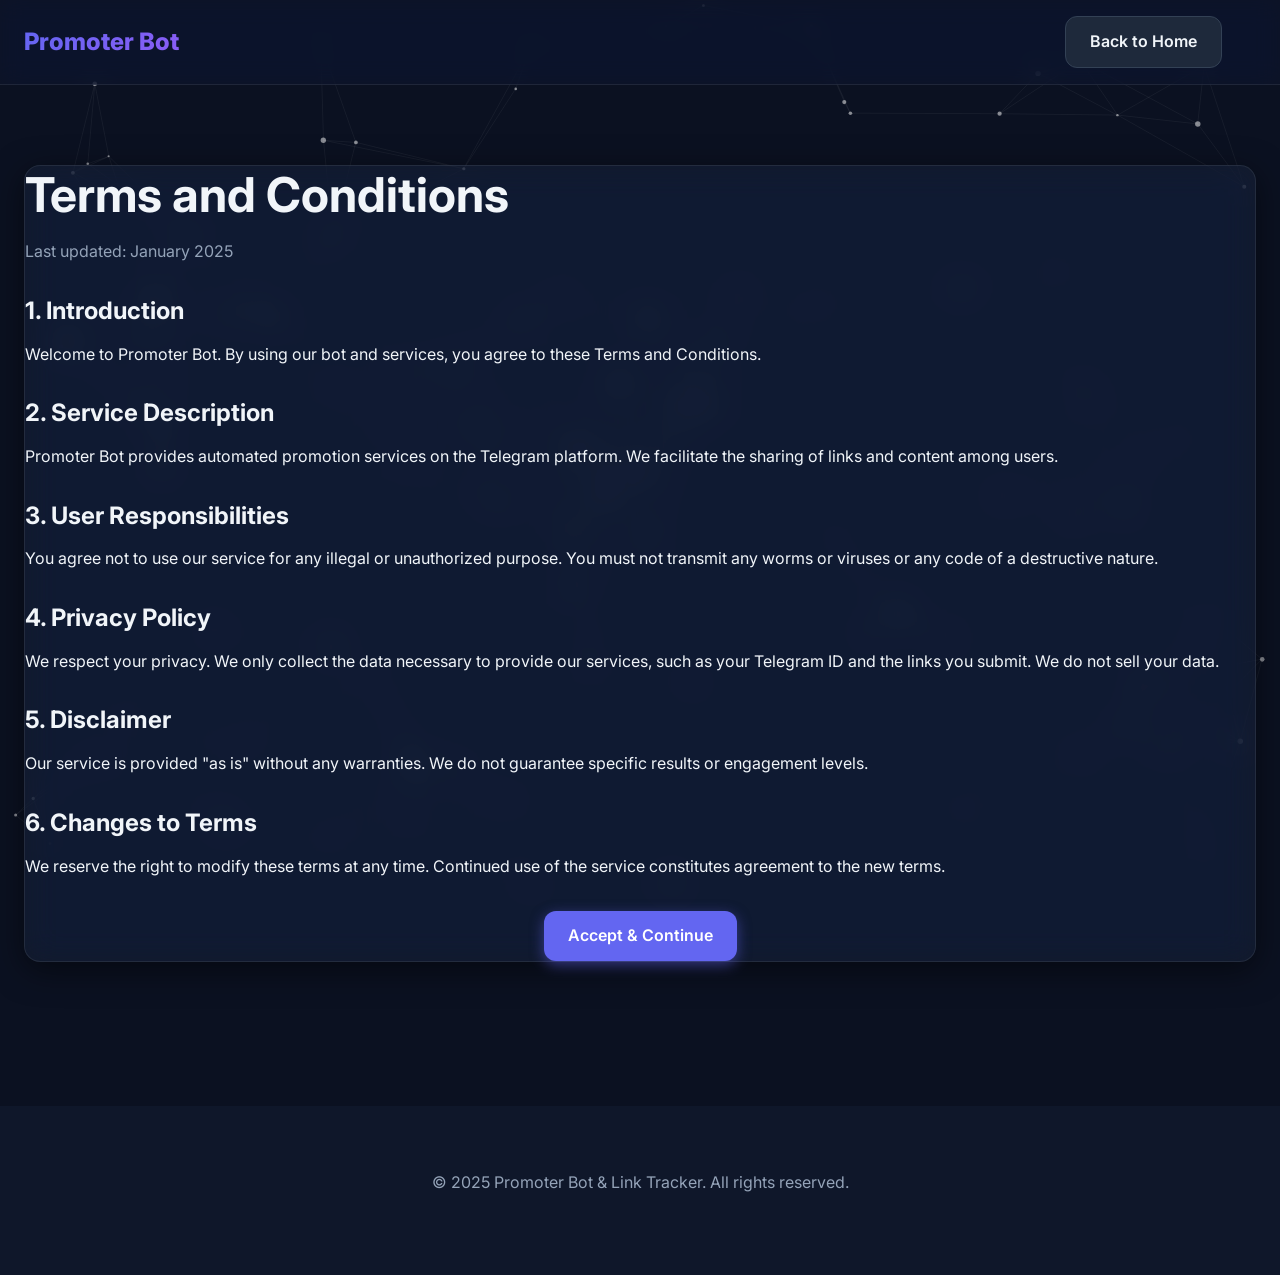
==== terms.html @ b46bcee9 "Redesign frontend with Glassmorphism and Particle Background, replacing Tailwind with Vanilla CSS" ====
<!DOCTYPE html>
<html lang="en">
<head>
    <meta charset="UTF-8" />
    <meta name="viewport" content="width=device-width, initial-scale=1.0" />
    <title>Terms and Conditions - Promoter Bot</title>
    <link rel="stylesheet" href="css/style.css">
</head>
<body>
    <canvas id="bg-canvas"></canvas>

    <header class="glass-header">
        <div class="container">
            <div class="flex items-center justify-between">
                <a href="index.html" class="logo">Promoter Bot</a>

                <div class="flex items-center gap-4">
                    <a href="index.html" class="btn btn-secondary text-sm">Back to Home</a>
                    <button id="themeToggle" class="btn-icon">
                         <!-- Icon injected by JS -->
                    </button>
                </div>
            </div>
        </div>
    </header>

    <main class="container py-20">
        <div class="glass-panel p-6">
            <h1>Terms and Conditions</h1>
            <p class="text-muted">Last updated: January 2025</p>

            <div class="mt-8">
                <h3>1. Introduction</h3>
                <p>Welcome to Promoter Bot. By using our bot and services, you agree to these Terms and Conditions.</p>

                <h3 class="mt-8">2. Service Description</h3>
                <p>Promoter Bot provides automated promotion services on the Telegram platform. We facilitate the sharing of links and content among users.</p>

                <h3 class="mt-8">3. User Responsibilities</h3>
                <p>You agree not to use our service for any illegal or unauthorized purpose. You must not transmit any worms or viruses or any code of a destructive nature.</p>

                <h3 class="mt-8">4. Privacy Policy</h3>
                <p>We respect your privacy. We only collect the data necessary to provide our services, such as your Telegram ID and the links you submit. We do not sell your data.</p>

                <h3 class="mt-8">5. Disclaimer</h3>
                <p>Our service is provided "as is" without any warranties. We do not guarantee specific results or engagement levels.</p>

                <h3 class="mt-8">6. Changes to Terms</h3>
                <p>We reserve the right to modify these terms at any time. Continued use of the service constitutes agreement to the new terms.</p>
            </div>

            <div class="mt-8 text-center">
                <a href="index.html" class="btn btn-primary">Accept & Continue</a>
            </div>
        </div>
    </main>

    <footer>
        <div class="container text-center">
            <p>&copy; 2025 Promoter Bot & Link Tracker. All rights reserved.</p>
        </div>
    </footer>

    <script src="js/background.js"></script>
    <script src="js/app.js"></script>
</body>
</html>
---- css/style.css ----
@import url('https://fonts.googleapis.com/css2?family=Inter:wght@400;500;600;700;800&display-swap');

:root {
    /* Light Mode Variables */
    --bg-color: #f0f4f8;
    --text-color: #1e293b;
    --text-muted: #64748b;
    --primary-color: #4f46e5;
    --primary-hover: #4338ca;
    --secondary-bg: #ffffff;

    --glass-bg: rgba(255, 255, 255, 0.6);
    --glass-border: rgba(255, 255, 255, 0.4);
    --glass-shadow: 0 8px 32px 0 rgba(31, 38, 135, 0.15);

    --card-bg: rgba(255, 255, 255, 0.5);
    --card-hover-bg: rgba(255, 255, 255, 0.8);

    --input-bg: rgba(255, 255, 255, 0.5);
    --input-border: #cbd5e1;

    --scroll-track: transparent;
    --scroll-thumb: #94a3b8;

    --success-color: #10b981;
    --warning-color: #f59e0b;
    --danger-color: #ef4444;

    --glow-color: rgba(79, 70, 229, 0.3);
}

.dark {
    /* Dark Mode Variables */
    --bg-color: #0b1121; /* Deep Navy/Slate */
    --text-color: #f1f5f9;
    --text-muted: #94a3b8;
    --primary-color: #6366f1;
    --primary-hover: #818cf8;
    --secondary-bg: #1e293b;

    --glass-bg: rgba(15, 23, 42, 0.6);
    --glass-border: rgba(255, 255, 255, 0.08);
    --glass-shadow: 0 8px 32px 0 rgba(0, 0, 0, 0.5);

    --card-bg: rgba(30, 41, 59, 0.4);
    --card-hover-bg: rgba(30, 41, 59, 0.7);

    --input-bg: rgba(15, 23, 42, 0.5);
    --input-border: #334155;

    --scroll-thumb: #475569;

    --glow-color: rgba(99, 102, 241, 0.5);
}

* {
    margin: 0;
    padding: 0;
    box-sizing: border-box;
}

body {
    font-family: 'Inter', sans-serif;
    background-color: var(--bg-color);
    color: var(--text-color);
    transition: background-color 0.3s ease, color 0.3s ease;
    overflow-x: hidden;
    line-height: 1.6;
}

/* Background Canvas */
#bg-canvas {
    position: fixed;
    top: 0;
    left: 0;
    width: 100%;
    height: 100%;
    z-index: -1;
    pointer-events: none;
}

/* Scrollbar */
::-webkit-scrollbar {
    width: 8px;
    height: 8px;
}

::-webkit-scrollbar-track {
    background: var(--scroll-track);
}

::-webkit-scrollbar-thumb {
    background: var(--scroll-thumb);
    border-radius: 4px;
}

/* Typography */
h1, h2, h3, h4, h5, h6 {
    font-weight: 700;
    line-height: 1.2;
    margin-bottom: 1rem;
}

h1 { font-size: 3rem; }
h2 { font-size: 2.25rem; }
h3 { font-size: 1.5rem; }

a {
    color: inherit;
    text-decoration: none;
    transition: color 0.2s;
}

p { margin-bottom: 1rem; }

/* Utilities */
.container {
    max-width: 1280px;
    margin: 0 auto;
    padding: 0 1.5rem;
}

.hidden { display: none !important; }
.text-center { text-align: center; }
.text-primary { color: var(--primary-color); }
.text-muted { color: var(--text-muted); }
.font-bold { font-weight: 700; }
.flex { display: flex; }
.items-center { align-items: center; }
.justify-between { justify-content: space-between; }
.justify-center { justify-content: center; }
.flex-col { flex-direction: column; }
.gap-2 { gap: 0.5rem; }
.gap-4 { gap: 1rem; }
.gap-6 { gap: 1.5rem; }
.mt-4 { margin-top: 1rem; }
.mt-8 { margin-top: 2rem; }
.mb-4 { margin-bottom: 1rem; }
.py-20 { padding-top: 5rem; padding-bottom: 5rem; }

/* Glassmorphism */
.glass-header {
    background: var(--glass-bg);
    backdrop-filter: blur(12px) saturate(180%);
    -webkit-backdrop-filter: blur(12px) saturate(180%);
    border-bottom: 1px solid var(--glass-border);
    position: sticky;
    top: 0;
    z-index: 100;
    padding: 1rem 0;
}

.glass-panel {
    background: var(--card-bg);
    backdrop-filter: blur(16px) saturate(180%);
    -webkit-backdrop-filter: blur(16px) saturate(180%);
    border: 1px solid var(--glass-border);
    border-radius: 1rem;
    box-shadow: var(--glass-shadow);
}

/* Header */
header .logo {
    font-size: 1.5rem;
    font-weight: 800;
    background: linear-gradient(135deg, var(--primary-color), #8b5cf6);
    -webkit-background-clip: text;
    -webkit-text-fill-color: transparent;
    cursor: pointer;
    border: none;
    background-color: transparent;
}

header nav a, header nav button {
    font-weight: 500;
    color: var(--text-muted);
    padding: 0.5rem 1rem;
    border-radius: 0.5rem;
    transition: all 0.3s;
    background: transparent;
    border: none;
    cursor: pointer;
    font-size: 0.95rem;
}

header nav a:hover, header nav button:hover {
    color: var(--primary-color);
    background: rgba(99, 102, 241, 0.1);
    box-shadow: 0 0 10px var(--glow-color);
}

/* Mobile Menu */
#mobile-menu-button {
    background: transparent;
    border: none;
    color: var(--text-color);
    cursor: pointer;
    display: none;
}

@media (max-width: 768px) {
    #mobile-menu-button { display: block; }
    header nav.desktop-nav { display: none; }
}

#mobile-menu {
    position: fixed;
    inset: 0;
    background: rgba(0, 0, 0, 0.5);
    z-index: 99;
    display: none;
    backdrop-filter: blur(4px);
}

#mobile-menu.active { display: block; }

#mobile-menu .menu-content {
    position: absolute;
    top: 0;
    right: 0;
    height: 100%;
    width: 250px;
    background: var(--secondary-bg);
    padding: 2rem;
    transform: translateX(100%);
    transition: transform 0.3s ease;
    display: flex;
    flex-direction: column;
    gap: 1rem;
}

#mobile-menu.active .menu-content {
    transform: translateX(0);
}

/* Hero Section */
.hero {
    text-align: center;
    padding: 6rem 1rem;
}

.hero h1 span {
    color: var(--primary-color);
    text-shadow: 0 0 20px var(--glow-color);
}

.hero p {
    font-size: 1.25rem;
    color: var(--text-muted);
    max-width: 600px;
    margin: 1rem auto 2rem;
}

/* Buttons */
.btn {
    display: inline-block;
    padding: 0.75rem 1.5rem;
    border-radius: 0.75rem;
    font-weight: 600;
    text-align: center;
    cursor: pointer;
    transition: all 0.3s;
    border: none;
    font-size: 1rem;
}

.btn-primary {
    background: var(--primary-color);
    color: white;
    box-shadow: 0 4px 14px 0 var(--glow-color);
}

.btn-primary:hover {
    background: var(--primary-hover);
    transform: translateY(-2px);
    box-shadow: 0 6px 20px 0 var(--glow-color);
}

.btn-secondary {
    background: var(--secondary-bg);
    color: var(--text-color);
    border: 1px solid var(--input-border);
}

.btn-secondary:hover {
    background: var(--input-bg);
    border-color: var(--primary-color);
}

.btn-dark {
    background: #1e293b;
    color: white;
}
.btn-dark:hover { background: #0f172a; }

.btn-danger {
    background: var(--danger-color);
    color: white;
}

.btn-icon {
    padding: 0.5rem;
    border-radius: 50%;
    background: transparent;
    border: 1px solid transparent;
    color: var(--text-color);
    cursor: pointer;
    display: flex;
    align-items: center;
    justify-content: center;
}

.btn-icon:hover {
    background: var(--input-bg);
    border-color: var(--input-border);
}

/* Features Grid */
.features-grid {
    display: grid;
    grid-template-columns: repeat(auto-fit, minmax(250px, 1fr));
    gap: 1.5rem;
    padding: 2rem 0;
}

.feature-card {
    padding: 2rem;
    border-radius: 1rem;
    background: var(--card-bg);
    border: 1px solid var(--glass-border);
    transition: all 0.3s ease;
}

.feature-card:hover {
    transform: translateY(-5px);
    background: var(--card-hover-bg);
    box-shadow: 0 10px 30px -10px var(--glow-color);
    border-color: var(--primary-color);
}

/* Pricing/Premium */
.pricing-grid {
    display: grid;
    grid-template-columns: repeat(auto-fit, minmax(200px, 1fr));
    gap: 1.5rem;
    margin-top: 2rem;
}

.pricing-card {
    padding: 2rem;
    border-radius: 1rem;
    background: var(--card-bg);
    border: 1px solid var(--glass-border);
    text-align: left;
}

.pricing-card.featured {
    border: 2px solid var(--primary-color);
    box-shadow: 0 0 20px var(--glow-color);
}

.price-tag {
    font-size: 2.5rem;
    font-weight: 800;
    margin-top: 0.5rem;
    color: var(--text-color);
}

/* Link Tracker Dashboard */
.dashboard-grid {
    display: grid;
    grid-template-columns: repeat(auto-fit, minmax(300px, 1fr));
    gap: 1.5rem;
}

.stat-card {
    padding: 1.5rem;
    border-radius: 1rem;
    background: var(--card-bg);
    border: 1px solid var(--glass-border);
    backdrop-filter: blur(10px);
}

.stat-value {
    font-size: 2.5rem;
    font-weight: 700;
    color: var(--primary-color);
}

/* Forms */
input[type="text"], input[type="url"], input[type="email"] {
    width: 100%;
    padding: 0.75rem 1rem;
    border-radius: 0.5rem;
    border: 1px solid var(--input-border);
    background: var(--input-bg);
    color: var(--text-color);
    font-family: inherit;
    font-size: 1rem;
    transition: all 0.3s;
}

input:focus {
    outline: none;
    border-color: var(--primary-color);
    box-shadow: 0 0 0 3px var(--glow-color);
}

/* Table */
.table-responsive {
    overflow-x: auto;
    border-radius: 1rem;
    border: 1px solid var(--glass-border);
    background: var(--card-bg);
}

table {
    width: 100%;
    border-collapse: collapse;
    min-width: 600px;
}

th, td {
    padding: 1rem 1.5rem;
    text-align: left;
    border-bottom: 1px solid var(--glass-border);
}

th {
    background: rgba(0, 0, 0, 0.05);
    font-weight: 600;
    text-transform: uppercase;
    font-size: 0.75rem;
    color: var(--text-muted);
}

.dark th { background: rgba(255, 255, 255, 0.05); }

tr:last-child td { border-bottom: none; }

/* Spinner */
.spinner-overlay {
    position: fixed;
    inset: 0;
    background: rgba(0, 0, 0, 0.4);
    backdrop-filter: blur(4px);
    display: flex;
    justify-content: center;
    align-items: center;
    z-index: 200;
}

.spinner {
    width: 48px;
    height: 48px;
    border: 4px solid rgba(255, 255, 255, 0.3);
    border-top-color: var(--primary-color);
    border-radius: 50%;
    animation: spin 1s linear infinite;
}

@keyframes spin {
    to { transform: rotate(360deg); }
}

/* Footer */
footer {
    background: #0f172a;
    color: #94a3b8;
    padding: 4rem 1rem;
    margin-top: 4rem;
}

footer a { color: #f8fafc; }

/* Modal */
.modal-overlay {
    position: fixed;
    inset: 0;
    background: rgba(0, 0, 0, 0.6);
    backdrop-filter: blur(4px);
    display: flex;
    justify-content: center;
    align-items: center;
    z-index: 150;
    opacity: 0;
    pointer-events: none;
    transition: opacity 0.3s;
}

.modal-overlay.active {
    opacity: 1;
    pointer-events: all;
}

.modal {
    background: var(--secondary-bg);
    padding: 2rem;
    border-radius: 1rem;
    max-width: 400px;
    width: 90%;
    box-shadow: 0 20px 25px -5px rgba(0, 0, 0, 0.1), 0 10px 10px -5px rgba(0, 0, 0, 0.04);
    transform: scale(0.95);
    transition: transform 0.3s;
}

.modal-overlay.active .modal {
    transform: scale(1);
}

/* Views Logic */
.view {
    display: none;
    opacity: 0;
    transition: opacity 0.3s ease;
}

.view.active {
    display: block;
    opacity: 1;
}

/* Floating labels or enhancements */
.input-group {
    margin-bottom: 1rem;
    position: relative;
}

.generated-link-box {
    background: rgba(79, 70, 229, 0.1);
    padding: 1rem;
    border-radius: 0.5rem;
    margin-top: 1rem;
    border: 1px dashed var(--primary-color);
}
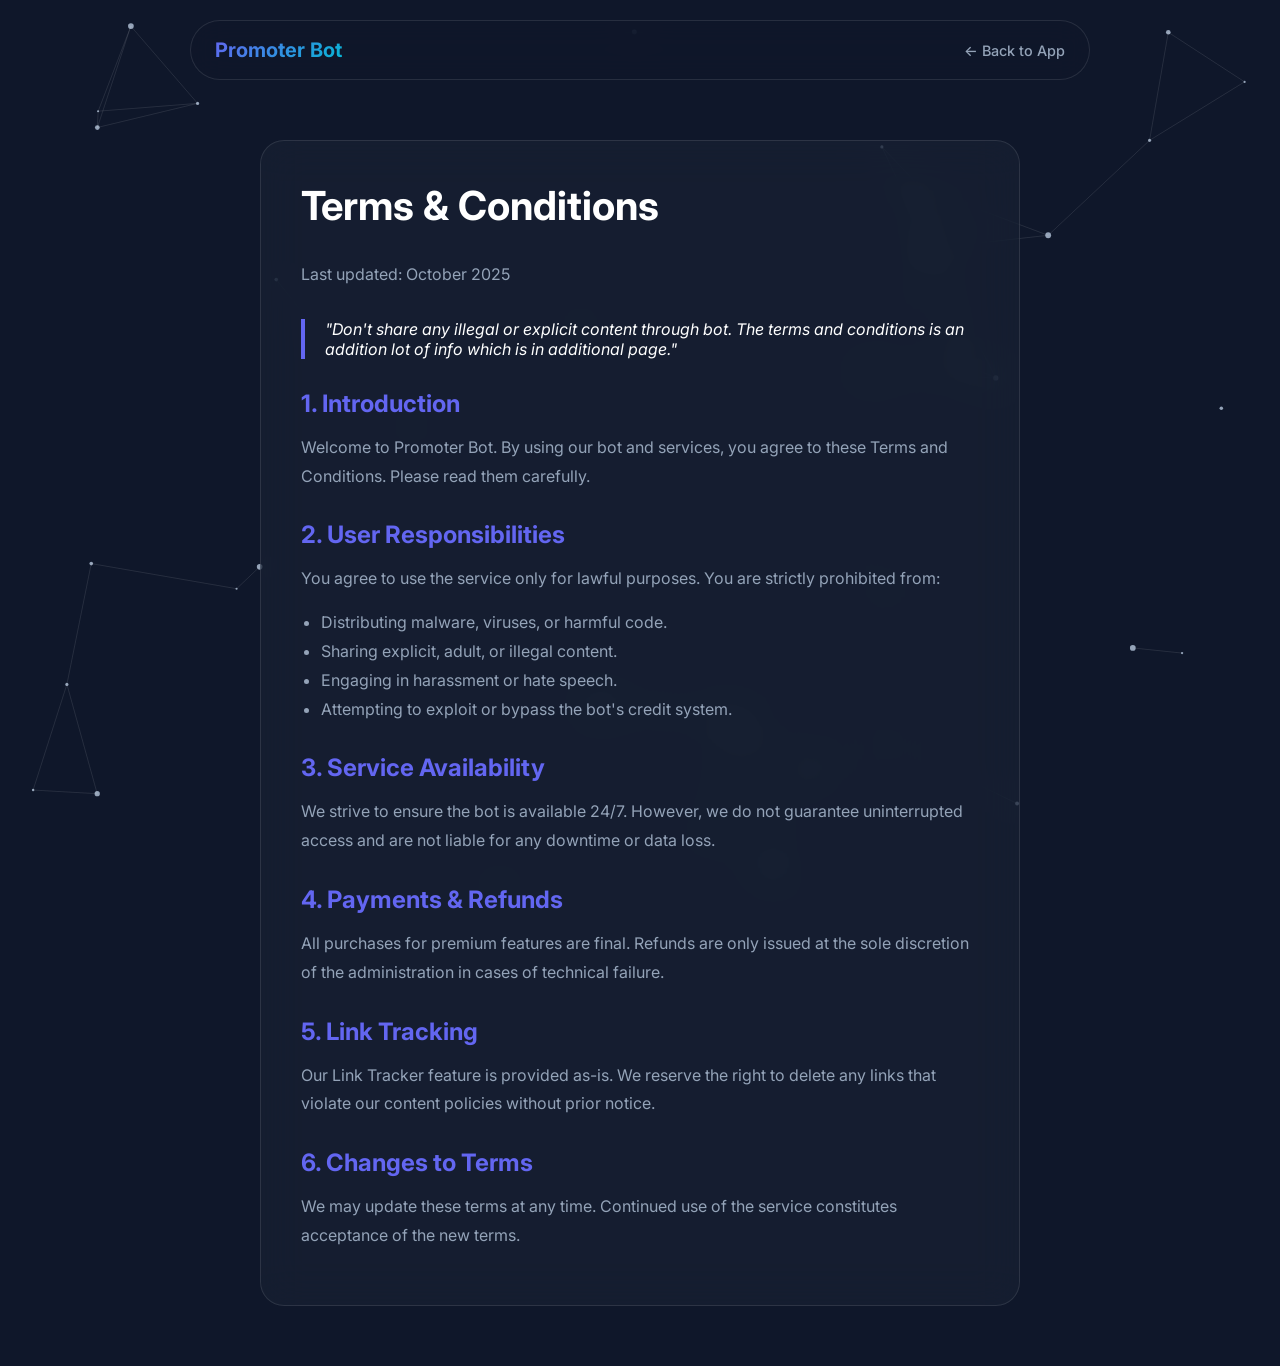
==== commit f419ca6c: "Complete structural redesign with Glass & Neon theme" ====
--- a/terms.html
+++ b/terms.html
@@ -3,65 +3,229 @@
 <head>
     <meta charset="UTF-8" />
     <meta name="viewport" content="width=device-width, initial-scale=1.0" />
-    <title>Terms and Conditions - Promoter Bot</title>
-    <link rel="stylesheet" href="css/style.css">
+    <title>Terms & Conditions - Promoter Bot</title>
+
+    <!-- Google Fonts: Inter -->
+    <link rel="preconnect" href="https://fonts.googleapis.com">
+    <link rel="preconnect" href="https://fonts.gstatic.com" crossorigin>
+    <link href="https://fonts.googleapis.com/css2?family=Inter:wght@300;400;500;600;700;800;900&display-swap" rel="stylesheet">
+
+    <style>
+        :root {
+            /* Palette - Dark Mode (Default) */
+            --bg-color: #0f172a;
+            --text-primary: #ffffff;
+            --text-secondary: #94a3b8;
+            --glass-bg: rgba(15, 23, 42, 0.6);
+            --glass-border: rgba(255, 255, 255, 0.1);
+            --glass-highlight: rgba(255, 255, 255, 0.05);
+            --accent-primary: #6366f1; /* Indigo */
+            --accent-secondary: #06b6d4; /* Cyan */
+            --accent-gradient: linear-gradient(135deg, #6366f1, #06b6d4);
+
+            --nav-bg: rgba(15, 23, 42, 0.8);
+            --pill-radius: 50px;
+        }
+
+        /* Light Mode Overrides */
+        html:not(.dark) {
+            --bg-color: #f8fafc;
+            --text-primary: #0f172a;
+            --text-secondary: #475569;
+            --glass-bg: rgba(255, 255, 255, 0.7);
+            --glass-border: rgba(0, 0, 0, 0.05);
+            --glass-highlight: rgba(255, 255, 255, 0.4);
+            --nav-bg: rgba(255, 255, 255, 0.8);
+        }
+
+        * {
+            margin: 0;
+            padding: 0;
+            box-sizing: border-box;
+            font-family: 'Inter', sans-serif;
+        }
+
+        body {
+            background-color: var(--bg-color);
+            color: var(--text-primary);
+            transition: background-color 0.3s ease, color 0.3s ease;
+            overflow-x: hidden;
+            min-height: 100vh;
+        }
+
+        #bg-canvas {
+            position: fixed;
+            top: 0;
+            left: 0;
+            width: 100%;
+            height: 100%;
+            z-index: -1;
+        }
+
+        header {
+            position: fixed;
+            top: 20px;
+            left: 50%;
+            transform: translateX(-50%);
+            width: 90%;
+            max-width: 900px;
+            height: 60px;
+            z-index: 100;
+            border-radius: var(--pill-radius);
+            background: var(--nav-bg);
+            backdrop-filter: blur(16px);
+            -webkit-backdrop-filter: blur(16px);
+            border: 1px solid var(--glass-border);
+            display: flex;
+            align-items: center;
+            justify-content: space-between;
+            padding: 0 24px;
+        }
+
+        .logo { font-size: 1.25rem; font-weight: 700; background: var(--accent-gradient); -webkit-background-clip: text; -webkit-text-fill-color: transparent; text-decoration: none; }
+        .back-link { font-size: 0.9rem; font-weight: 500; color: var(--text-secondary); text-decoration: none; transition: color 0.2s; }
+        .back-link:hover { color: var(--text-primary); }
+
+        main {
+            max-width: 800px;
+            margin: 140px auto 60px;
+            padding: 0 20px;
+        }
+
+        .content-card {
+            background: rgba(30, 41, 59, 0.4);
+            backdrop-filter: blur(20px);
+            -webkit-backdrop-filter: blur(20px);
+            border: 1px solid var(--glass-border);
+            border-radius: 24px;
+            padding: 40px;
+        }
+
+        html:not(.dark) .content-card {
+             background: rgba(255, 255, 255, 0.6);
+        }
+
+        h1 { font-size: 2.5rem; margin-bottom: 30px; }
+        h2 { font-size: 1.5rem; margin-top: 30px; margin-bottom: 15px; color: var(--accent-primary); }
+        p { line-height: 1.8; color: var(--text-secondary); margin-bottom: 15px; }
+        ul { margin-left: 20px; margin-bottom: 20px; color: var(--text-secondary); line-height: 1.8; }
+
+        .legal-notice {
+            border-left: 4px solid var(--accent-primary);
+            padding-left: 20px;
+            margin: 30px 0;
+            font-style: italic;
+            color: var(--text-primary);
+        }
+    </style>
 </head>
 <body>
     <canvas id="bg-canvas"></canvas>
 
-    <header class="glass-header">
-        <div class="container">
-            <div class="flex items-center justify-between">
-                <a href="index.html" class="logo">Promoter Bot</a>
-
-                <div class="flex items-center gap-4">
-                    <a href="index.html" class="btn btn-secondary text-sm">Back to Home</a>
-                    <button id="themeToggle" class="btn-icon">
-                         <!-- Icon injected by JS -->
-                    </button>
-                </div>
+    <header>
+        <a href="index.html" class="logo">Promoter Bot</a>
+        <a href="index.html" class="back-link">← Back to App</a>
+    </header>
+
+    <main>
+        <div class="content-card">
+            <h1>Terms & Conditions</h1>
+            <p>Last updated: October 2025</p>
+
+            <div class="legal-notice">
+                "Don't share any illegal or explicit content through bot. The terms and conditions is an addition lot of info which is in additional page."
             </div>
-        </div>
-    </header>
-
-    <main class="container py-20">
-        <div class="glass-panel p-6">
-            <h1>Terms and Conditions</h1>
-            <p class="text-muted">Last updated: January 2025</p>
-
-            <div class="mt-8">
-                <h3>1. Introduction</h3>
-                <p>Welcome to Promoter Bot. By using our bot and services, you agree to these Terms and Conditions.</p>
-
-                <h3 class="mt-8">2. Service Description</h3>
-                <p>Promoter Bot provides automated promotion services on the Telegram platform. We facilitate the sharing of links and content among users.</p>
-
-                <h3 class="mt-8">3. User Responsibilities</h3>
-                <p>You agree not to use our service for any illegal or unauthorized purpose. You must not transmit any worms or viruses or any code of a destructive nature.</p>
-
-                <h3 class="mt-8">4. Privacy Policy</h3>
-                <p>We respect your privacy. We only collect the data necessary to provide our services, such as your Telegram ID and the links you submit. We do not sell your data.</p>
-
-                <h3 class="mt-8">5. Disclaimer</h3>
-                <p>Our service is provided "as is" without any warranties. We do not guarantee specific results or engagement levels.</p>
-
-                <h3 class="mt-8">6. Changes to Terms</h3>
-                <p>We reserve the right to modify these terms at any time. Continued use of the service constitutes agreement to the new terms.</p>
-            </div>
-
-            <div class="mt-8 text-center">
-                <a href="index.html" class="btn btn-primary">Accept & Continue</a>
-            </div>
+
+            <h2>1. Introduction</h2>
+            <p>Welcome to Promoter Bot. By using our bot and services, you agree to these Terms and Conditions. Please read them carefully.</p>
+
+            <h2>2. User Responsibilities</h2>
+            <p>You agree to use the service only for lawful purposes. You are strictly prohibited from:</p>
+            <ul>
+                <li>Distributing malware, viruses, or harmful code.</li>
+                <li>Sharing explicit, adult, or illegal content.</li>
+                <li>Engaging in harassment or hate speech.</li>
+                <li>Attempting to exploit or bypass the bot's credit system.</li>
+            </ul>
+
+            <h2>3. Service Availability</h2>
+            <p>We strive to ensure the bot is available 24/7. However, we do not guarantee uninterrupted access and are not liable for any downtime or data loss.</p>
+
+            <h2>4. Payments & Refunds</h2>
+            <p>All purchases for premium features are final. Refunds are only issued at the sole discretion of the administration in cases of technical failure.</p>
+
+            <h2>5. Link Tracking</h2>
+            <p>Our Link Tracker feature is provided as-is. We reserve the right to delete any links that violate our content policies without prior notice.</p>
+
+            <h2>6. Changes to Terms</h2>
+            <p>We may update these terms at any time. Continued use of the service constitutes acceptance of the new terms.</p>
         </div>
     </main>
 
-    <footer>
-        <div class="container text-center">
-            <p>&copy; 2025 Promoter Bot & Link Tracker. All rights reserved.</p>
-        </div>
-    </footer>
-
-    <script src="js/background.js"></script>
-    <script src="js/app.js"></script>
+    <script>
+        // Simple Canvas Logic (Same as index)
+        const canvas = document.getElementById('bg-canvas');
+        const ctx = canvas.getContext('2d');
+        let width, height;
+        let particles = [];
+
+        function resize() {
+            width = canvas.width = window.innerWidth;
+            height = canvas.height = window.innerHeight;
+        }
+        window.addEventListener('resize', resize);
+        resize();
+
+        class Particle {
+            constructor() {
+                this.x = Math.random() * width;
+                this.y = Math.random() * height;
+                this.vx = (Math.random() - 0.5) * 0.5;
+                this.vy = (Math.random() - 0.5) * 0.5;
+                this.size = Math.random() * 2 + 1;
+            }
+            update() {
+                this.x += this.vx;
+                this.y += this.vy;
+                if (this.x < 0 || this.x > width) this.vx *= -1;
+                if (this.y < 0 || this.y > height) this.vy *= -1;
+            }
+            draw() {
+                ctx.fillStyle = getComputedStyle(document.body).getPropertyValue('--text-secondary');
+                ctx.beginPath();
+                ctx.arc(this.x, this.y, this.size, 0, Math.PI * 2);
+                ctx.fill();
+            }
+        }
+
+        for (let i = 0; i < 40; i++) particles.push(new Particle());
+
+        function animate() {
+            ctx.clearRect(0, 0, width, height);
+            particles.forEach(p => {
+                p.update();
+                p.draw();
+                particles.forEach(p2 => {
+                    const dx = p.x - p2.x;
+                    const dy = p.y - p2.y;
+                    const dist = Math.sqrt(dx*dx + dy*dy);
+                    if (dist < 150) {
+                        ctx.strokeStyle = getComputedStyle(document.body).getPropertyValue('--glass-border');
+                        ctx.lineWidth = 0.5;
+                        ctx.beginPath();
+                        ctx.moveTo(p.x, p.y);
+                        ctx.lineTo(p2.x, p2.y);
+                        ctx.stroke();
+                    }
+                });
+            });
+            requestAnimationFrame(animate);
+        }
+        animate();
+
+        // Dark/Light Theme Check (Simple)
+        const isDark = localStorage.getItem('theme') !== 'light';
+        if (isDark) document.documentElement.classList.add('dark');
+    </script>
 </body>
 </html>
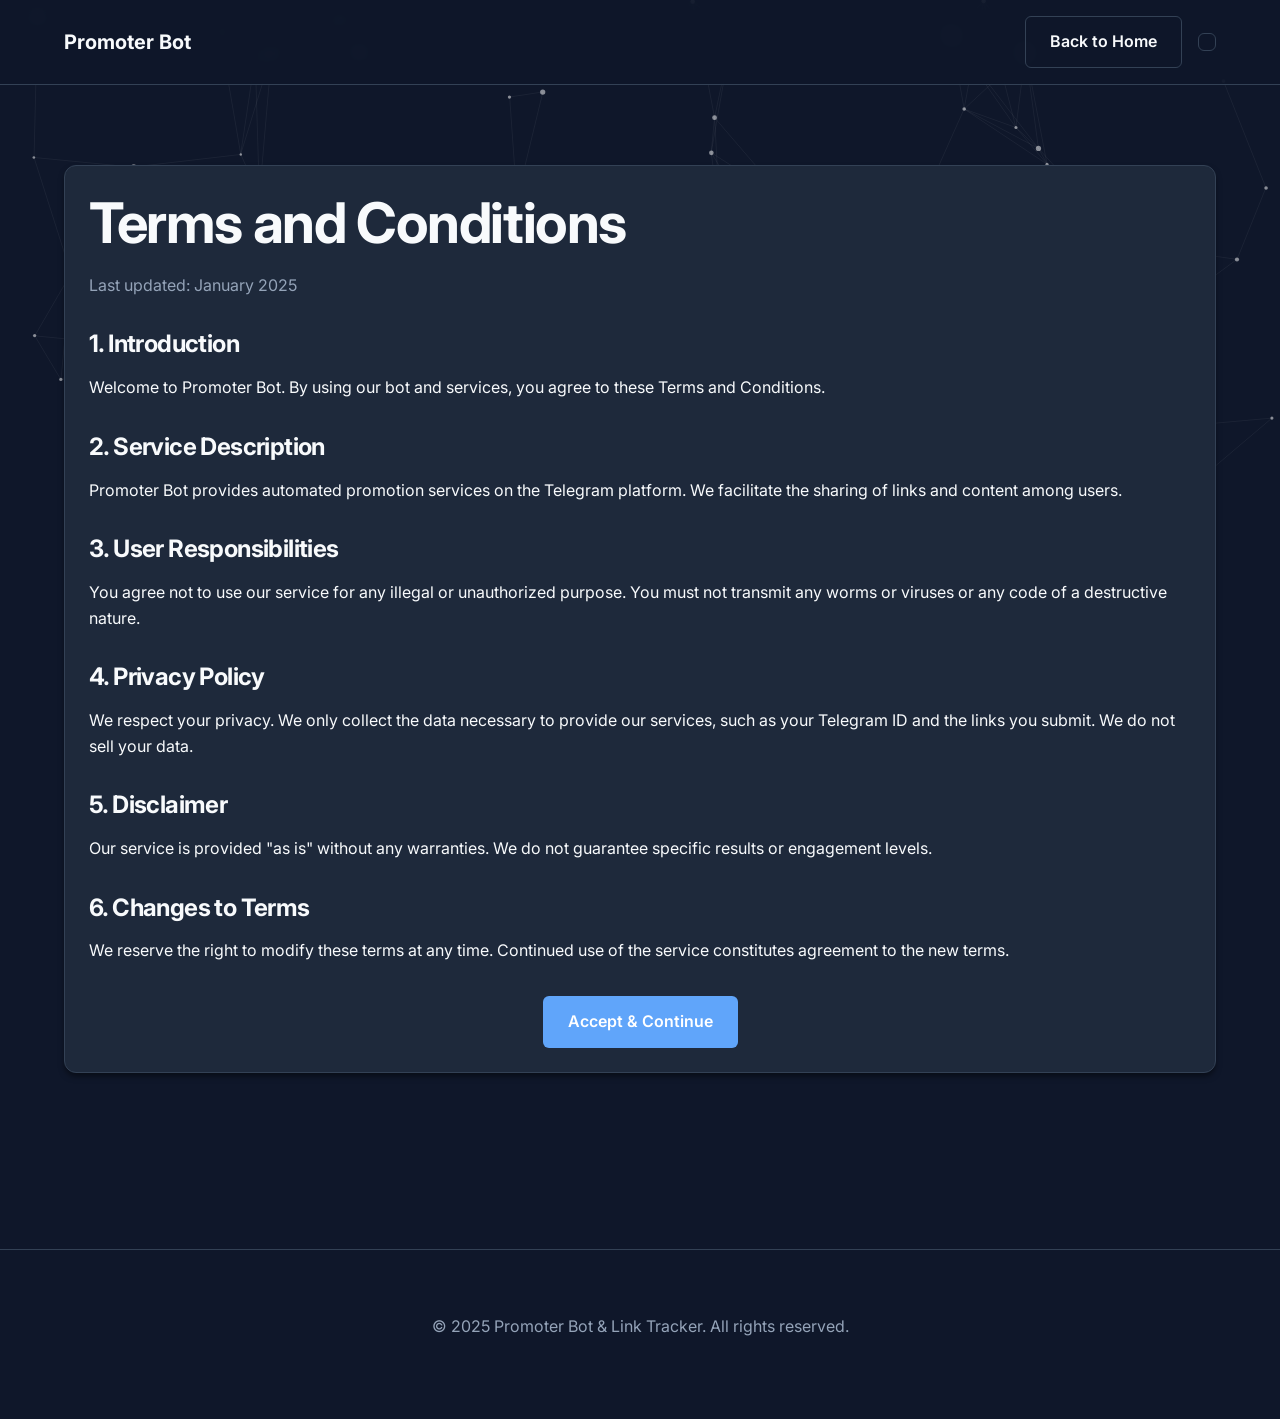
==== commit 56325620: "Merge f45857bcf27b6a742e133832df09bd2abdd10e4d into 5afeb2d635277cd0805c7bee75bc77d8ddb58655" ====
--- a/terms.html
+++ b/terms.html
@@ -3,229 +3,65 @@
 <head>
     <meta charset="UTF-8" />
     <meta name="viewport" content="width=device-width, initial-scale=1.0" />
-    <title>Terms & Conditions - Promoter Bot</title>
-
-    <!-- Google Fonts: Inter -->
-    <link rel="preconnect" href="https://fonts.googleapis.com">
-    <link rel="preconnect" href="https://fonts.gstatic.com" crossorigin>
-    <link href="https://fonts.googleapis.com/css2?family=Inter:wght@300;400;500;600;700;800;900&display-swap" rel="stylesheet">
-
-    <style>
-        :root {
-            /* Palette - Dark Mode (Default) */
-            --bg-color: #0f172a;
-            --text-primary: #ffffff;
-            --text-secondary: #94a3b8;
-            --glass-bg: rgba(15, 23, 42, 0.6);
-            --glass-border: rgba(255, 255, 255, 0.1);
-            --glass-highlight: rgba(255, 255, 255, 0.05);
-            --accent-primary: #6366f1; /* Indigo */
-            --accent-secondary: #06b6d4; /* Cyan */
-            --accent-gradient: linear-gradient(135deg, #6366f1, #06b6d4);
-
-            --nav-bg: rgba(15, 23, 42, 0.8);
-            --pill-radius: 50px;
-        }
-
-        /* Light Mode Overrides */
-        html:not(.dark) {
-            --bg-color: #f8fafc;
-            --text-primary: #0f172a;
-            --text-secondary: #475569;
-            --glass-bg: rgba(255, 255, 255, 0.7);
-            --glass-border: rgba(0, 0, 0, 0.05);
-            --glass-highlight: rgba(255, 255, 255, 0.4);
-            --nav-bg: rgba(255, 255, 255, 0.8);
-        }
-
-        * {
-            margin: 0;
-            padding: 0;
-            box-sizing: border-box;
-            font-family: 'Inter', sans-serif;
-        }
-
-        body {
-            background-color: var(--bg-color);
-            color: var(--text-primary);
-            transition: background-color 0.3s ease, color 0.3s ease;
-            overflow-x: hidden;
-            min-height: 100vh;
-        }
-
-        #bg-canvas {
-            position: fixed;
-            top: 0;
-            left: 0;
-            width: 100%;
-            height: 100%;
-            z-index: -1;
-        }
-
-        header {
-            position: fixed;
-            top: 20px;
-            left: 50%;
-            transform: translateX(-50%);
-            width: 90%;
-            max-width: 900px;
-            height: 60px;
-            z-index: 100;
-            border-radius: var(--pill-radius);
-            background: var(--nav-bg);
-            backdrop-filter: blur(16px);
-            -webkit-backdrop-filter: blur(16px);
-            border: 1px solid var(--glass-border);
-            display: flex;
-            align-items: center;
-            justify-content: space-between;
-            padding: 0 24px;
-        }
-
-        .logo { font-size: 1.25rem; font-weight: 700; background: var(--accent-gradient); -webkit-background-clip: text; -webkit-text-fill-color: transparent; text-decoration: none; }
-        .back-link { font-size: 0.9rem; font-weight: 500; color: var(--text-secondary); text-decoration: none; transition: color 0.2s; }
-        .back-link:hover { color: var(--text-primary); }
-
-        main {
-            max-width: 800px;
-            margin: 140px auto 60px;
-            padding: 0 20px;
-        }
-
-        .content-card {
-            background: rgba(30, 41, 59, 0.4);
-            backdrop-filter: blur(20px);
-            -webkit-backdrop-filter: blur(20px);
-            border: 1px solid var(--glass-border);
-            border-radius: 24px;
-            padding: 40px;
-        }
-
-        html:not(.dark) .content-card {
-             background: rgba(255, 255, 255, 0.6);
-        }
-
-        h1 { font-size: 2.5rem; margin-bottom: 30px; }
-        h2 { font-size: 1.5rem; margin-top: 30px; margin-bottom: 15px; color: var(--accent-primary); }
-        p { line-height: 1.8; color: var(--text-secondary); margin-bottom: 15px; }
-        ul { margin-left: 20px; margin-bottom: 20px; color: var(--text-secondary); line-height: 1.8; }
-
-        .legal-notice {
-            border-left: 4px solid var(--accent-primary);
-            padding-left: 20px;
-            margin: 30px 0;
-            font-style: italic;
-            color: var(--text-primary);
-        }
-    </style>
+    <title>Terms and Conditions - Promoter Bot</title>
+    <link rel="stylesheet" href="css/style.css">
 </head>
 <body>
     <canvas id="bg-canvas"></canvas>
 
-    <header>
-        <a href="index.html" class="logo">Promoter Bot</a>
-        <a href="index.html" class="back-link">← Back to App</a>
+    <header class="glass-header">
+        <div class="container">
+            <div class="flex items-center justify-between">
+                <a href="index.html" class="logo">Promoter Bot</a>
+
+                <div class="flex items-center gap-4">
+                    <a href="index.html" class="btn btn-secondary text-sm">Back to Home</a>
+                    <button id="themeToggle" class="btn-icon">
+                         <!-- Icon injected by JS -->
+                    </button>
+                </div>
+            </div>
+        </div>
     </header>
 
-    <main>
-        <div class="content-card">
-            <h1>Terms & Conditions</h1>
-            <p>Last updated: October 2025</p>
+    <main class="container py-20">
+        <div class="glass-panel p-6">
+            <h1>Terms and Conditions</h1>
+            <p class="text-muted">Last updated: January 2025</p>
 
-            <div class="legal-notice">
-                "Don't share any illegal or explicit content through bot. The terms and conditions is an addition lot of info which is in additional page."
+            <div class="mt-8">
+                <h3>1. Introduction</h3>
+                <p>Welcome to Promoter Bot. By using our bot and services, you agree to these Terms and Conditions.</p>
+
+                <h3 class="mt-8">2. Service Description</h3>
+                <p>Promoter Bot provides automated promotion services on the Telegram platform. We facilitate the sharing of links and content among users.</p>
+
+                <h3 class="mt-8">3. User Responsibilities</h3>
+                <p>You agree not to use our service for any illegal or unauthorized purpose. You must not transmit any worms or viruses or any code of a destructive nature.</p>
+
+                <h3 class="mt-8">4. Privacy Policy</h3>
+                <p>We respect your privacy. We only collect the data necessary to provide our services, such as your Telegram ID and the links you submit. We do not sell your data.</p>
+
+                <h3 class="mt-8">5. Disclaimer</h3>
+                <p>Our service is provided "as is" without any warranties. We do not guarantee specific results or engagement levels.</p>
+
+                <h3 class="mt-8">6. Changes to Terms</h3>
+                <p>We reserve the right to modify these terms at any time. Continued use of the service constitutes agreement to the new terms.</p>
             </div>
 
-            <h2>1. Introduction</h2>
-            <p>Welcome to Promoter Bot. By using our bot and services, you agree to these Terms and Conditions. Please read them carefully.</p>
-
-            <h2>2. User Responsibilities</h2>
-            <p>You agree to use the service only for lawful purposes. You are strictly prohibited from:</p>
-            <ul>
-                <li>Distributing malware, viruses, or harmful code.</li>
-                <li>Sharing explicit, adult, or illegal content.</li>
-                <li>Engaging in harassment or hate speech.</li>
-                <li>Attempting to exploit or bypass the bot's credit system.</li>
-            </ul>
-
-            <h2>3. Service Availability</h2>
-            <p>We strive to ensure the bot is available 24/7. However, we do not guarantee uninterrupted access and are not liable for any downtime or data loss.</p>
-
-            <h2>4. Payments & Refunds</h2>
-            <p>All purchases for premium features are final. Refunds are only issued at the sole discretion of the administration in cases of technical failure.</p>
-
-            <h2>5. Link Tracking</h2>
-            <p>Our Link Tracker feature is provided as-is. We reserve the right to delete any links that violate our content policies without prior notice.</p>
-
-            <h2>6. Changes to Terms</h2>
-            <p>We may update these terms at any time. Continued use of the service constitutes acceptance of the new terms.</p>
+            <div class="mt-8 text-center">
+                <a href="index.html" class="btn btn-primary">Accept & Continue</a>
+            </div>
         </div>
     </main>
 
-    <script>
-        // Simple Canvas Logic (Same as index)
-        const canvas = document.getElementById('bg-canvas');
-        const ctx = canvas.getContext('2d');
-        let width, height;
-        let particles = [];
+    <footer>
+        <div class="container text-center">
+            <p>&copy; 2025 Promoter Bot & Link Tracker. All rights reserved.</p>
+        </div>
+    </footer>
 
-        function resize() {
-            width = canvas.width = window.innerWidth;
-            height = canvas.height = window.innerHeight;
-        }
-        window.addEventListener('resize', resize);
-        resize();
-
-        class Particle {
-            constructor() {
-                this.x = Math.random() * width;
-                this.y = Math.random() * height;
-                this.vx = (Math.random() - 0.5) * 0.5;
-                this.vy = (Math.random() - 0.5) * 0.5;
-                this.size = Math.random() * 2 + 1;
-            }
-            update() {
-                this.x += this.vx;
-                this.y += this.vy;
-                if (this.x < 0 || this.x > width) this.vx *= -1;
-                if (this.y < 0 || this.y > height) this.vy *= -1;
-            }
-            draw() {
-                ctx.fillStyle = getComputedStyle(document.body).getPropertyValue('--text-secondary');
-                ctx.beginPath();
-                ctx.arc(this.x, this.y, this.size, 0, Math.PI * 2);
-                ctx.fill();
-            }
-        }
-
-        for (let i = 0; i < 40; i++) particles.push(new Particle());
-
-        function animate() {
-            ctx.clearRect(0, 0, width, height);
-            particles.forEach(p => {
-                p.update();
-                p.draw();
-                particles.forEach(p2 => {
-                    const dx = p.x - p2.x;
-                    const dy = p.y - p2.y;
-                    const dist = Math.sqrt(dx*dx + dy*dy);
-                    if (dist < 150) {
-                        ctx.strokeStyle = getComputedStyle(document.body).getPropertyValue('--glass-border');
-                        ctx.lineWidth = 0.5;
-                        ctx.beginPath();
-                        ctx.moveTo(p.x, p.y);
-                        ctx.lineTo(p2.x, p2.y);
-                        ctx.stroke();
-                    }
-                });
-            });
-            requestAnimationFrame(animate);
-        }
-        animate();
-
-        // Dark/Light Theme Check (Simple)
-        const isDark = localStorage.getItem('theme') !== 'light';
-        if (isDark) document.documentElement.classList.add('dark');
-    </script>
+    <script src="js/background.js"></script>
+    <script src="js/app.js"></script>
 </body>
 </html>
--- a/css/style.css
+++ b/css/style.css
@@ -0,0 +1,480 @@
+@import url('https://fonts.googleapis.com/css2?family=Inter:wght@400;500;600;700&display-swap');
+
+:root {
+    /* Light Mode Variables */
+    --bg-color: #f8fafc;
+    --text-color: #0f172a;
+    --text-muted: #64748b;
+    --primary-color: #3b82f6; /* More professional blue */
+    --primary-hover: #2563eb;
+    --secondary-bg: #ffffff;
+
+    --glass-bg: rgba(255, 255, 255, 0.85); /* Less blur, more solid */
+    --glass-border: #e2e8f0;
+    --glass-shadow: 0 4px 6px -1px rgba(0, 0, 0, 0.1), 0 2px 4px -1px rgba(0, 0, 0, 0.06);
+
+    --card-bg: #ffffff;
+    --card-border: #e2e8f0;
+
+    --input-bg: #ffffff;
+    --input-border: #cbd5e1;
+
+    --scroll-track: transparent;
+    --scroll-thumb: #cbd5e1;
+
+    --success-color: #10b981;
+    --warning-color: #f59e0b;
+    --danger-color: #ef4444;
+}
+
+.dark {
+    /* Dark Mode Variables */
+    --bg-color: #0f172a; /* Deep Slate */
+    --text-color: #f8fafc;
+    --text-muted: #94a3b8;
+    --primary-color: #60a5fa; /* Lighter blue for dark mode */
+    --primary-hover: #93c5fd;
+    --secondary-bg: #1e293b;
+
+    --glass-bg: rgba(15, 23, 42, 0.85);
+    --glass-border: #334155;
+    --glass-shadow: 0 4px 6px -1px rgba(0, 0, 0, 0.5);
+
+    --card-bg: #1e293b;
+    --card-border: #334155;
+
+    --input-bg: #0f172a;
+    --input-border: #334155;
+
+    --scroll-thumb: #475569;
+}
+
+* {
+    margin: 0;
+    padding: 0;
+    box-sizing: border-box;
+}
+
+body {
+    font-family: 'Inter', sans-serif;
+    background-color: var(--bg-color);
+    color: var(--text-color);
+    transition: background-color 0.3s ease, color 0.3s ease;
+    overflow-x: hidden;
+    line-height: 1.6;
+}
+
+/* Background Canvas */
+#bg-canvas {
+    position: fixed;
+    top: 0;
+    left: 0;
+    width: 100%;
+    height: 100%;
+    z-index: -1;
+    pointer-events: none;
+}
+
+/* Typography */
+h1, h2, h3, h4, h5, h6 {
+    font-weight: 700;
+    line-height: 1.2;
+    margin-bottom: 1rem;
+    letter-spacing: -0.025em;
+}
+
+h1 { font-size: 3.5rem; }
+h2 { font-size: 2.5rem; }
+h3 { font-size: 1.5rem; }
+
+a {
+    color: inherit;
+    text-decoration: none;
+    transition: color 0.2s;
+}
+
+p { margin-bottom: 1rem; }
+
+/* Utilities */
+.container {
+    max-width: 1200px;
+    margin: 0 auto;
+    padding: 0 1.5rem;
+}
+
+.hidden { display: none !important; }
+.text-center { text-align: center; }
+.text-primary { color: var(--primary-color); }
+.text-muted { color: var(--text-muted); }
+.text-success { color: var(--success-color); }
+.text-warning { color: var(--warning-color); }
+.text-sm { font-size: 0.875rem; }
+
+.font-bold { font-weight: 700; }
+.flex { display: flex; }
+.items-center { align-items: center; }
+.justify-between { justify-content: space-between; }
+.justify-center { justify-content: center; }
+.flex-col { flex-direction: column; }
+.gap-2 { gap: 0.5rem; }
+.gap-4 { gap: 1rem; }
+.gap-6 { gap: 1.5rem; }
+.mt-4 { margin-top: 1rem; }
+.mt-8 { margin-top: 2rem; }
+.mb-4 { margin-bottom: 1rem; }
+.p-6 { padding: 1.5rem; }
+.py-20 { padding-top: 5rem; padding-bottom: 5rem; }
+
+.bg-success-light { background: rgba(16, 185, 129, 0.1); border-color: rgba(16, 185, 129, 0.2); }
+.bg-warning-light { background: rgba(245, 158, 11, 0.1); border-color: rgba(245, 158, 11, 0.2); }
+
+/* Header */
+.glass-header {
+    background: var(--glass-bg);
+    backdrop-filter: blur(8px);
+    -webkit-backdrop-filter: blur(8px);
+    border-bottom: 1px solid var(--glass-border);
+    position: sticky;
+    top: 0;
+    z-index: 100;
+    padding: 1rem 0;
+}
+
+header .logo {
+    font-size: 1.25rem;
+    font-weight: 700;
+    color: var(--text-color);
+    background: none;
+    border: none;
+    cursor: pointer;
+}
+
+header nav a, header nav button {
+    font-weight: 500;
+    color: var(--text-muted);
+    padding: 0.5rem 0.75rem;
+    border-radius: 0.375rem;
+    transition: all 0.2s;
+    background: transparent;
+    border: none;
+    cursor: pointer;
+    font-size: 0.95rem;
+}
+
+header nav a:hover, header nav button:hover {
+    color: var(--primary-color);
+    background: rgba(0, 0, 0, 0.05);
+}
+.dark header nav a:hover, .dark header nav button:hover {
+    background: rgba(255, 255, 255, 0.05);
+}
+
+/* Mobile Menu */
+#mobile-menu-button {
+    background: transparent;
+    border: none;
+    color: var(--text-color);
+    cursor: pointer;
+    display: none;
+}
+
+@media (max-width: 768px) {
+    #mobile-menu-button { display: block; }
+    header nav.desktop-nav { display: none; }
+    h1 { font-size: 2.5rem; }
+    h2 { font-size: 2rem; }
+}
+
+#mobile-menu {
+    position: fixed;
+    inset: 0;
+    background: rgba(0, 0, 0, 0.5);
+    z-index: 99;
+    display: none;
+}
+
+#mobile-menu.active { display: block; }
+
+#mobile-menu .menu-content {
+    position: absolute;
+    top: 0;
+    right: 0;
+    height: 100%;
+    width: 250px;
+    background: var(--secondary-bg);
+    padding: 2rem;
+    display: flex;
+    flex-direction: column;
+    gap: 1rem;
+    border-left: 1px solid var(--glass-border);
+}
+
+/* Hero */
+.hero {
+    text-align: center;
+    padding: 8rem 1rem 6rem;
+}
+
+.hero h1 span {
+    color: var(--primary-color);
+}
+
+.hero p {
+    font-size: 1.25rem;
+    color: var(--text-muted);
+    max-width: 650px;
+    margin: 1.5rem auto 2.5rem;
+    line-height: 1.7;
+}
+
+/* Buttons (No Glow, Professional) */
+.btn {
+    display: inline-block;
+    padding: 0.75rem 1.5rem;
+    border-radius: 0.375rem; /* Standard rounded corners */
+    font-weight: 600;
+    text-align: center;
+    cursor: pointer;
+    transition: background-color 0.2s, transform 0.1s;
+    border: 1px solid transparent;
+    font-size: 1rem;
+}
+
+.btn-primary {
+    background: var(--primary-color);
+    color: #ffffff;
+}
+
+.btn-primary:hover {
+    background: var(--primary-hover);
+}
+
+.btn-secondary {
+    background: transparent;
+    color: var(--text-color);
+    border: 1px solid var(--input-border);
+}
+
+.btn-secondary:hover {
+    background: rgba(0, 0, 0, 0.05);
+    border-color: var(--text-muted);
+}
+.dark .btn-secondary:hover {
+    background: rgba(255, 255, 255, 0.05);
+}
+
+.btn-dark {
+    background: #334155;
+    color: #ffffff;
+}
+.btn-dark:hover { background: #475569; }
+
+.btn-danger {
+    background: var(--danger-color);
+    color: white;
+}
+.btn-danger:hover { background: #dc2626; }
+
+.btn-icon {
+    padding: 0.5rem;
+    border-radius: 0.375rem;
+    background: transparent;
+    border: 1px solid var(--glass-border);
+    color: var(--text-color);
+    cursor: pointer;
+    display: flex;
+    align-items: center;
+    justify-content: center;
+}
+.btn-icon:hover {
+    background: rgba(0,0,0,0.05);
+}
+.dark .btn-icon:hover {
+    background: rgba(255,255,255,0.05);
+}
+
+/* Cards & Panels */
+.glass-panel, .feature-card, .pricing-card, .stat-card {
+    background: var(--card-bg);
+    border: 1px solid var(--card-border);
+    border-radius: 0.75rem;
+    box-shadow: var(--glass-shadow);
+    /* Removed large blurs for a cleaner look */
+}
+
+/* Features Grid */
+.features-grid {
+    display: grid;
+    grid-template-columns: repeat(auto-fit, minmax(280px, 1fr));
+    gap: 2rem;
+    padding: 2rem 0;
+}
+
+.feature-card {
+    padding: 2rem;
+    transition: transform 0.2s, box-shadow 0.2s;
+}
+
+.feature-card:hover {
+    transform: translateY(-2px);
+    box-shadow: 0 10px 15px -3px rgba(0, 0, 0, 0.1), 0 4px 6px -2px rgba(0, 0, 0, 0.05);
+}
+
+/* Pricing */
+.pricing-grid {
+    display: grid;
+    grid-template-columns: repeat(auto-fit, minmax(250px, 1fr));
+    gap: 2rem;
+    margin-top: 3rem;
+}
+
+.pricing-card {
+    padding: 2.5rem;
+    text-align: left;
+}
+
+.pricing-card.featured {
+    border: 2px solid var(--primary-color);
+    position: relative;
+}
+
+.price-tag {
+    font-size: 3rem;
+    font-weight: 800;
+    margin-top: 1rem;
+    color: var(--text-color);
+}
+
+/* Dashboard */
+.dashboard-grid {
+    display: grid;
+    grid-template-columns: repeat(auto-fit, minmax(300px, 1fr));
+    gap: 1.5rem;
+}
+
+.stat-card {
+    padding: 2rem;
+}
+
+.stat-value {
+    font-size: 3rem;
+    font-weight: 700;
+    color: var(--text-color);
+    margin-top: 0.5rem;
+}
+
+/* Forms */
+input[type="text"], input[type="url"], input[type="email"] {
+    width: 100%;
+    padding: 0.75rem;
+    border-radius: 0.375rem;
+    border: 1px solid var(--input-border);
+    background: var(--input-bg);
+    color: var(--text-color);
+    font-family: inherit;
+    font-size: 1rem;
+    transition: border-color 0.2s;
+}
+
+input:focus {
+    outline: none;
+    border-color: var(--primary-color);
+    box-shadow: 0 0 0 2px rgba(59, 130, 246, 0.2); /* Subtle focus ring */
+}
+
+/* Table */
+.table-responsive {
+    overflow-x: auto;
+    border-radius: 0.75rem;
+    border: 1px solid var(--card-border);
+    background: var(--card-bg);
+}
+
+table {
+    width: 100%;
+    border-collapse: collapse;
+    min-width: 700px;
+}
+
+th, td {
+    padding: 1rem 1.5rem;
+    text-align: left;
+    border-bottom: 1px solid var(--card-border);
+}
+
+th {
+    background: rgba(0, 0, 0, 0.02);
+    font-weight: 600;
+    text-transform: uppercase;
+    font-size: 0.75rem;
+    letter-spacing: 0.05em;
+    color: var(--text-muted);
+}
+.dark th { background: rgba(255, 255, 255, 0.02); }
+
+tr:last-child td { border-bottom: none; }
+
+/* Spinner */
+.spinner-overlay {
+    position: fixed;
+    inset: 0;
+    background: rgba(0, 0, 0, 0.5);
+    display: flex;
+    justify-content: center;
+    align-items: center;
+    z-index: 200;
+}
+
+.spinner {
+    width: 40px;
+    height: 40px;
+    border: 3px solid rgba(255, 255, 255, 0.3);
+    border-top-color: var(--primary-color);
+    border-radius: 50%;
+    animation: spin 1s linear infinite;
+}
+@keyframes spin { to { transform: rotate(360deg); } }
+
+/* Footer */
+footer {
+    border-top: 1px solid var(--glass-border);
+    background: var(--bg-color);
+    color: var(--text-muted);
+    padding: 4rem 1rem;
+    margin-top: 6rem;
+}
+
+/* Modal */
+.modal-overlay {
+    position: fixed;
+    inset: 0;
+    background: rgba(0, 0, 0, 0.6);
+    display: flex;
+    justify-content: center;
+    align-items: center;
+    z-index: 150;
+    display: none; /* JS toggles class to show */
+}
+.modal-overlay.active { display: flex; }
+
+.modal {
+    background: var(--secondary-bg);
+    padding: 2rem;
+    border-radius: 0.75rem;
+    max-width: 400px;
+    width: 90%;
+    box-shadow: 0 25px 50px -12px rgba(0, 0, 0, 0.25);
+    border: 1px solid var(--card-border);
+}
+
+/* Views */
+.view { display: none; }
+.view.active { display: block; }
+
+.generated-link-box {
+    background: rgba(59, 130, 246, 0.05);
+    padding: 1rem;
+    border-radius: 0.375rem;
+    margin-top: 1rem;
+    border: 1px solid var(--primary-color);
+}
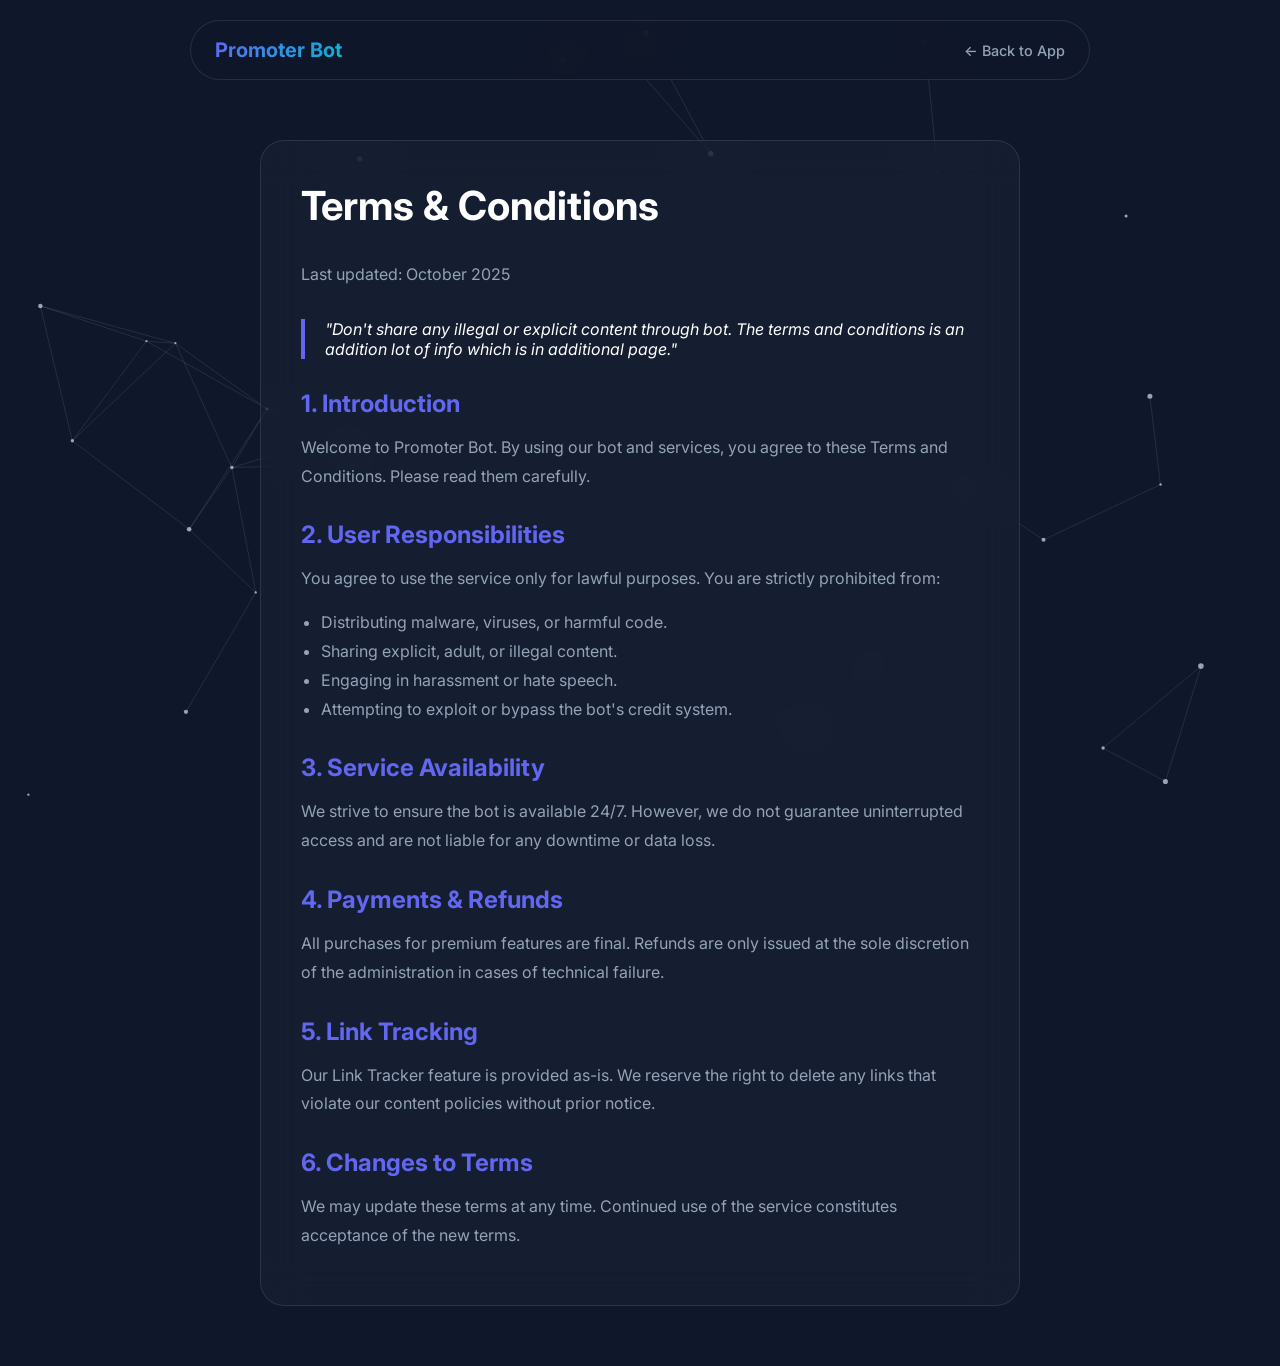
==== commit 8d178e63: "Merge f419ca6c2d9db2309dcb378d0400e91369001d53 into 5afeb2d635277cd0805c7bee75bc77d8ddb58655" ====
--- a/terms.html
+++ b/terms.html
@@ -3,65 +3,229 @@
 <head>
     <meta charset="UTF-8" />
     <meta name="viewport" content="width=device-width, initial-scale=1.0" />
-    <title>Terms and Conditions - Promoter Bot</title>
-    <link rel="stylesheet" href="css/style.css">
+    <title>Terms & Conditions - Promoter Bot</title>
+
+    <!-- Google Fonts: Inter -->
+    <link rel="preconnect" href="https://fonts.googleapis.com">
+    <link rel="preconnect" href="https://fonts.gstatic.com" crossorigin>
+    <link href="https://fonts.googleapis.com/css2?family=Inter:wght@300;400;500;600;700;800;900&display-swap" rel="stylesheet">
+
+    <style>
+        :root {
+            /* Palette - Dark Mode (Default) */
+            --bg-color: #0f172a;
+            --text-primary: #ffffff;
+            --text-secondary: #94a3b8;
+            --glass-bg: rgba(15, 23, 42, 0.6);
+            --glass-border: rgba(255, 255, 255, 0.1);
+            --glass-highlight: rgba(255, 255, 255, 0.05);
+            --accent-primary: #6366f1; /* Indigo */
+            --accent-secondary: #06b6d4; /* Cyan */
+            --accent-gradient: linear-gradient(135deg, #6366f1, #06b6d4);
+
+            --nav-bg: rgba(15, 23, 42, 0.8);
+            --pill-radius: 50px;
+        }
+
+        /* Light Mode Overrides */
+        html:not(.dark) {
+            --bg-color: #f8fafc;
+            --text-primary: #0f172a;
+            --text-secondary: #475569;
+            --glass-bg: rgba(255, 255, 255, 0.7);
+            --glass-border: rgba(0, 0, 0, 0.05);
+            --glass-highlight: rgba(255, 255, 255, 0.4);
+            --nav-bg: rgba(255, 255, 255, 0.8);
+        }
+
+        * {
+            margin: 0;
+            padding: 0;
+            box-sizing: border-box;
+            font-family: 'Inter', sans-serif;
+        }
+
+        body {
+            background-color: var(--bg-color);
+            color: var(--text-primary);
+            transition: background-color 0.3s ease, color 0.3s ease;
+            overflow-x: hidden;
+            min-height: 100vh;
+        }
+
+        #bg-canvas {
+            position: fixed;
+            top: 0;
+            left: 0;
+            width: 100%;
+            height: 100%;
+            z-index: -1;
+        }
+
+        header {
+            position: fixed;
+            top: 20px;
+            left: 50%;
+            transform: translateX(-50%);
+            width: 90%;
+            max-width: 900px;
+            height: 60px;
+            z-index: 100;
+            border-radius: var(--pill-radius);
+            background: var(--nav-bg);
+            backdrop-filter: blur(16px);
+            -webkit-backdrop-filter: blur(16px);
+            border: 1px solid var(--glass-border);
+            display: flex;
+            align-items: center;
+            justify-content: space-between;
+            padding: 0 24px;
+        }
+
+        .logo { font-size: 1.25rem; font-weight: 700; background: var(--accent-gradient); -webkit-background-clip: text; -webkit-text-fill-color: transparent; text-decoration: none; }
+        .back-link { font-size: 0.9rem; font-weight: 500; color: var(--text-secondary); text-decoration: none; transition: color 0.2s; }
+        .back-link:hover { color: var(--text-primary); }
+
+        main {
+            max-width: 800px;
+            margin: 140px auto 60px;
+            padding: 0 20px;
+        }
+
+        .content-card {
+            background: rgba(30, 41, 59, 0.4);
+            backdrop-filter: blur(20px);
+            -webkit-backdrop-filter: blur(20px);
+            border: 1px solid var(--glass-border);
+            border-radius: 24px;
+            padding: 40px;
+        }
+
+        html:not(.dark) .content-card {
+             background: rgba(255, 255, 255, 0.6);
+        }
+
+        h1 { font-size: 2.5rem; margin-bottom: 30px; }
+        h2 { font-size: 1.5rem; margin-top: 30px; margin-bottom: 15px; color: var(--accent-primary); }
+        p { line-height: 1.8; color: var(--text-secondary); margin-bottom: 15px; }
+        ul { margin-left: 20px; margin-bottom: 20px; color: var(--text-secondary); line-height: 1.8; }
+
+        .legal-notice {
+            border-left: 4px solid var(--accent-primary);
+            padding-left: 20px;
+            margin: 30px 0;
+            font-style: italic;
+            color: var(--text-primary);
+        }
+    </style>
 </head>
 <body>
     <canvas id="bg-canvas"></canvas>
 
-    <header class="glass-header">
-        <div class="container">
-            <div class="flex items-center justify-between">
-                <a href="index.html" class="logo">Promoter Bot</a>
-
-                <div class="flex items-center gap-4">
-                    <a href="index.html" class="btn btn-secondary text-sm">Back to Home</a>
-                    <button id="themeToggle" class="btn-icon">
-                         <!-- Icon injected by JS -->
-                    </button>
-                </div>
+    <header>
+        <a href="index.html" class="logo">Promoter Bot</a>
+        <a href="index.html" class="back-link">← Back to App</a>
+    </header>
+
+    <main>
+        <div class="content-card">
+            <h1>Terms & Conditions</h1>
+            <p>Last updated: October 2025</p>
+
+            <div class="legal-notice">
+                "Don't share any illegal or explicit content through bot. The terms and conditions is an addition lot of info which is in additional page."
             </div>
-        </div>
-    </header>
-
-    <main class="container py-20">
-        <div class="glass-panel p-6">
-            <h1>Terms and Conditions</h1>
-            <p class="text-muted">Last updated: January 2025</p>
-
-            <div class="mt-8">
-                <h3>1. Introduction</h3>
-                <p>Welcome to Promoter Bot. By using our bot and services, you agree to these Terms and Conditions.</p>
-
-                <h3 class="mt-8">2. Service Description</h3>
-                <p>Promoter Bot provides automated promotion services on the Telegram platform. We facilitate the sharing of links and content among users.</p>
-
-                <h3 class="mt-8">3. User Responsibilities</h3>
-                <p>You agree not to use our service for any illegal or unauthorized purpose. You must not transmit any worms or viruses or any code of a destructive nature.</p>
-
-                <h3 class="mt-8">4. Privacy Policy</h3>
-                <p>We respect your privacy. We only collect the data necessary to provide our services, such as your Telegram ID and the links you submit. We do not sell your data.</p>
-
-                <h3 class="mt-8">5. Disclaimer</h3>
-                <p>Our service is provided "as is" without any warranties. We do not guarantee specific results or engagement levels.</p>
-
-                <h3 class="mt-8">6. Changes to Terms</h3>
-                <p>We reserve the right to modify these terms at any time. Continued use of the service constitutes agreement to the new terms.</p>
-            </div>
-
-            <div class="mt-8 text-center">
-                <a href="index.html" class="btn btn-primary">Accept & Continue</a>
-            </div>
+
+            <h2>1. Introduction</h2>
+            <p>Welcome to Promoter Bot. By using our bot and services, you agree to these Terms and Conditions. Please read them carefully.</p>
+
+            <h2>2. User Responsibilities</h2>
+            <p>You agree to use the service only for lawful purposes. You are strictly prohibited from:</p>
+            <ul>
+                <li>Distributing malware, viruses, or harmful code.</li>
+                <li>Sharing explicit, adult, or illegal content.</li>
+                <li>Engaging in harassment or hate speech.</li>
+                <li>Attempting to exploit or bypass the bot's credit system.</li>
+            </ul>
+
+            <h2>3. Service Availability</h2>
+            <p>We strive to ensure the bot is available 24/7. However, we do not guarantee uninterrupted access and are not liable for any downtime or data loss.</p>
+
+            <h2>4. Payments & Refunds</h2>
+            <p>All purchases for premium features are final. Refunds are only issued at the sole discretion of the administration in cases of technical failure.</p>
+
+            <h2>5. Link Tracking</h2>
+            <p>Our Link Tracker feature is provided as-is. We reserve the right to delete any links that violate our content policies without prior notice.</p>
+
+            <h2>6. Changes to Terms</h2>
+            <p>We may update these terms at any time. Continued use of the service constitutes acceptance of the new terms.</p>
         </div>
     </main>
 
-    <footer>
-        <div class="container text-center">
-            <p>&copy; 2025 Promoter Bot & Link Tracker. All rights reserved.</p>
-        </div>
-    </footer>
-
-    <script src="js/background.js"></script>
-    <script src="js/app.js"></script>
+    <script>
+        // Simple Canvas Logic (Same as index)
+        const canvas = document.getElementById('bg-canvas');
+        const ctx = canvas.getContext('2d');
+        let width, height;
+        let particles = [];
+
+        function resize() {
+            width = canvas.width = window.innerWidth;
+            height = canvas.height = window.innerHeight;
+        }
+        window.addEventListener('resize', resize);
+        resize();
+
+        class Particle {
+            constructor() {
+                this.x = Math.random() * width;
+                this.y = Math.random() * height;
+                this.vx = (Math.random() - 0.5) * 0.5;
+                this.vy = (Math.random() - 0.5) * 0.5;
+                this.size = Math.random() * 2 + 1;
+            }
+            update() {
+                this.x += this.vx;
+                this.y += this.vy;
+                if (this.x < 0 || this.x > width) this.vx *= -1;
+                if (this.y < 0 || this.y > height) this.vy *= -1;
+            }
+            draw() {
+                ctx.fillStyle = getComputedStyle(document.body).getPropertyValue('--text-secondary');
+                ctx.beginPath();
+                ctx.arc(this.x, this.y, this.size, 0, Math.PI * 2);
+                ctx.fill();
+            }
+        }
+
+        for (let i = 0; i < 40; i++) particles.push(new Particle());
+
+        function animate() {
+            ctx.clearRect(0, 0, width, height);
+            particles.forEach(p => {
+                p.update();
+                p.draw();
+                particles.forEach(p2 => {
+                    const dx = p.x - p2.x;
+                    const dy = p.y - p2.y;
+                    const dist = Math.sqrt(dx*dx + dy*dy);
+                    if (dist < 150) {
+                        ctx.strokeStyle = getComputedStyle(document.body).getPropertyValue('--glass-border');
+                        ctx.lineWidth = 0.5;
+                        ctx.beginPath();
+                        ctx.moveTo(p.x, p.y);
+                        ctx.lineTo(p2.x, p2.y);
+                        ctx.stroke();
+                    }
+                });
+            });
+            requestAnimationFrame(animate);
+        }
+        animate();
+
+        // Dark/Light Theme Check (Simple)
+        const isDark = localStorage.getItem('theme') !== 'light';
+        if (isDark) document.documentElement.classList.add('dark');
+    </script>
 </body>
 </html>
